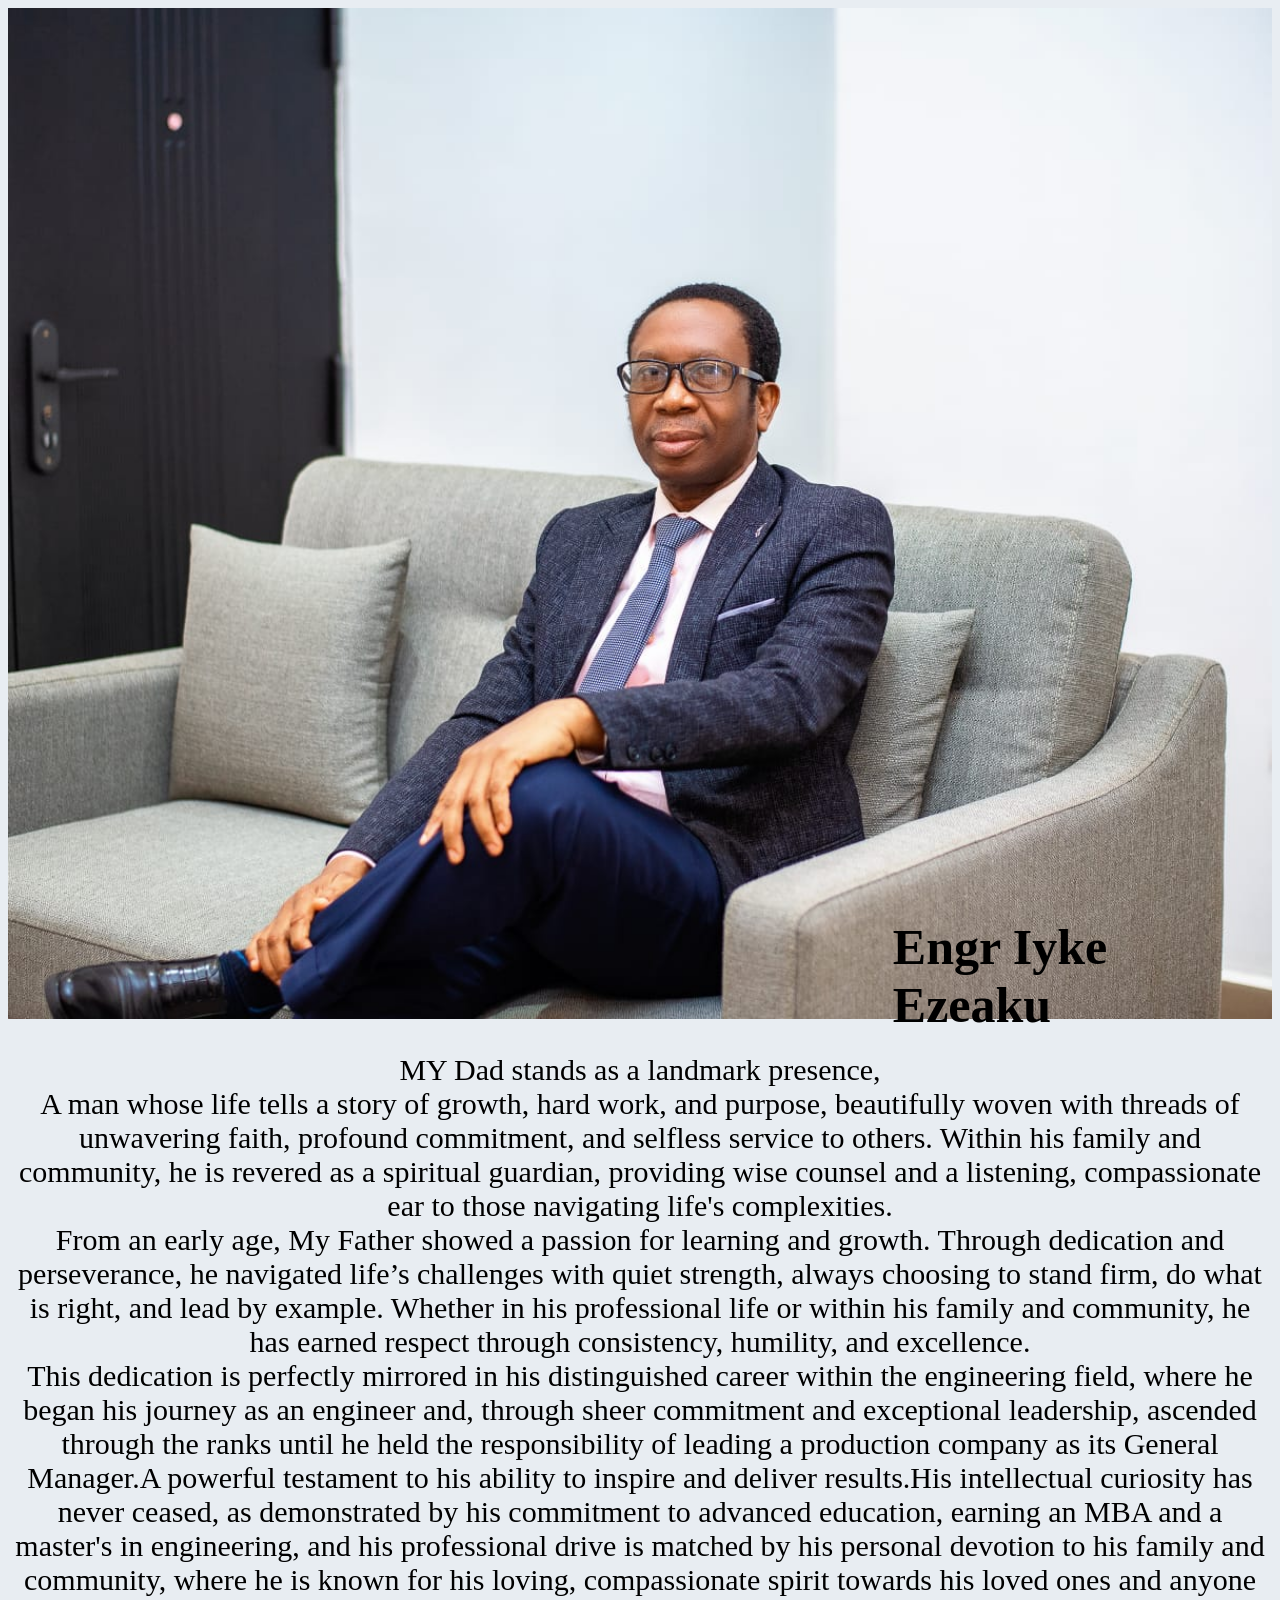
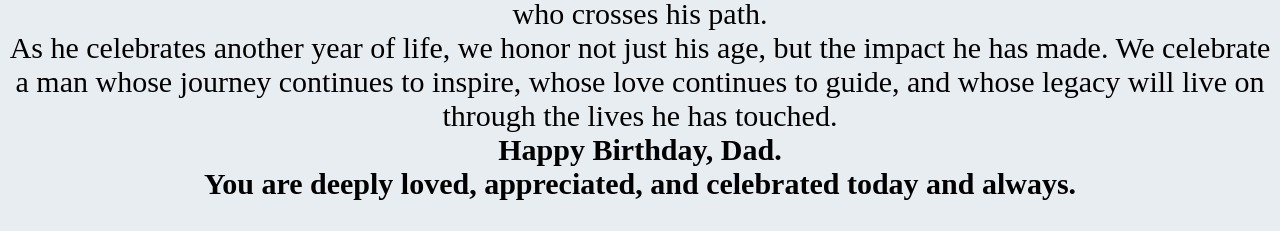
==== about.html @ 31442993 "Add files via upload" ====
<!DOCTYPE html>
<html>
<head>
	<link rel="stylesheet" type="text/css" href="about.css">
	<meta charset="utf-8">
	<meta name="viewport" content="width=device-width, initial-scale=1">
	<title>about page </title>
</head>
<body>
<div class="img-contianer ">
		<img src="new.jpeg" alt="description of image ">
		<b><div class="overlay-text">Engr Iyke Ezeaku</div></b>
	</div>
	<p>
		MY Dad stands as a landmark presence,<br> A man whose life tells a story of growth, hard work, and purpose, beautifully woven with threads of unwavering faith, profound commitment, and selfless service to others. Within his family and community, he is revered as a spiritual guardian, providing wise counsel and a listening, compassionate ear to those navigating life's complexities.<br>
		From an early age, My Father showed a passion for learning and growth. Through dedication and perseverance, he navigated life’s challenges with quiet strength, always choosing to stand firm, do what is right, and lead by example. Whether in his professional life or within his family and community, he has earned respect through consistency, humility, and excellence.
​<br>This dedication is perfectly mirrored in his distinguished career within the engineering field, where he began his journey as an engineer and, through sheer commitment and exceptional leadership, ascended through the ranks until he held the responsibility of leading a production company as its General Manager.A powerful testament to his ability to inspire and deliver results.
​His intellectual curiosity has never ceased, as demonstrated by his commitment to advanced education, earning an MBA and a master's in engineering, and his professional drive is matched by his personal devotion to his family and community, where he is known for his loving, compassionate spirit towards his loved ones and anyone who crosses his path.<br>As he celebrates another year of life, we honor not just his age, but the impact he has made. We celebrate a man whose journey continues to inspire, whose love continues to guide, and whose legacy will live on through the lives he has touched.<br>
<b>Happy Birthday, Dad. <br>
You are deeply loved, appreciated, and celebrated today and always.
	</p>
</body>
</html>
---- about.css ----
.img-contianer{
	position: relative;
	display: inline-block;
	width: 100%;
	margin: 0;
	padding: 0;

}
.img-contianer img {
	display: block;
	width: 100%;
	height:auto;
}
.overlay-text{
	position: absolute;
	top: 90%;
	left: 70%;
	font-size: 50px;
	text-decoration-thickness: bold;
}
body{
	background-color: #E8EDF2;
}
p{
	text-align: center;
	font-size: 30px;
	font-family: cursive;
}
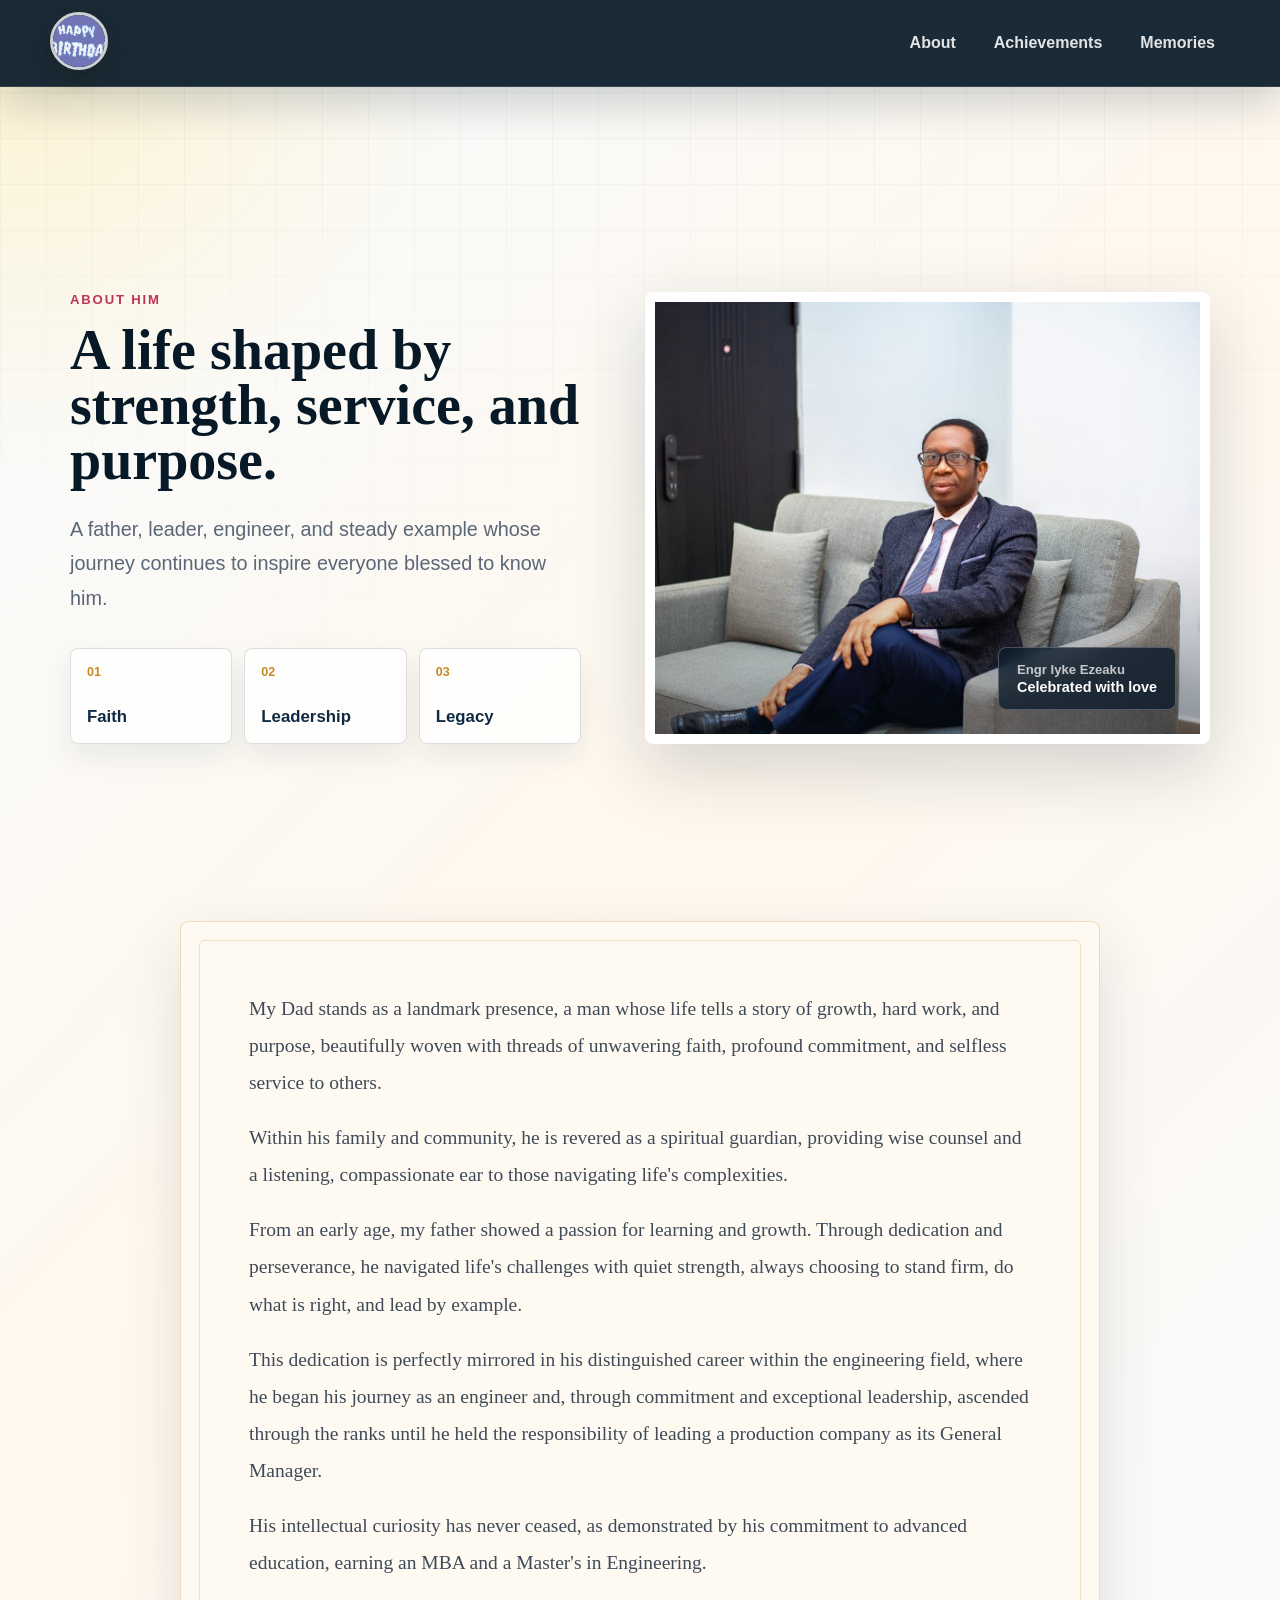
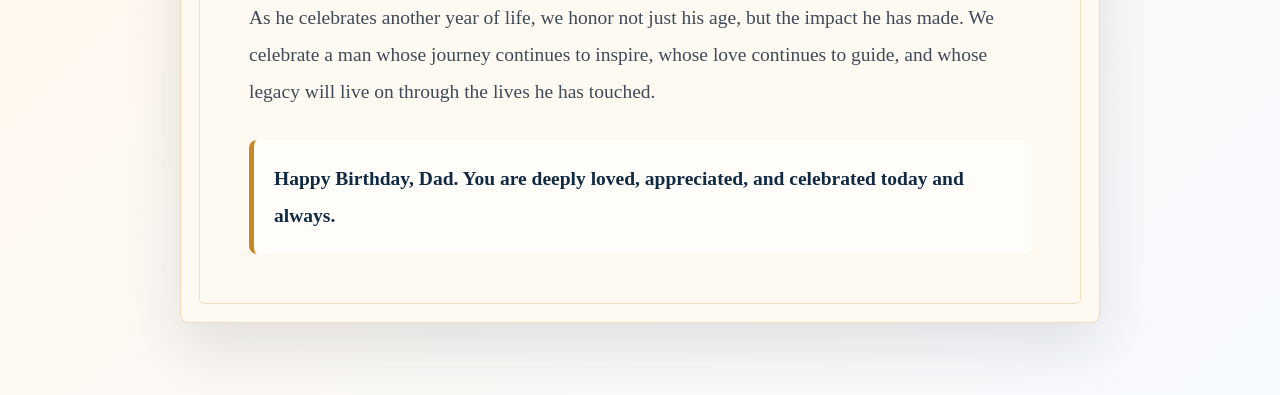
==== commit 7eeca291: "fix: improve about page" ====
--- a/about.html
+++ b/about.html
@@ -1,23 +1,106 @@
-<!DOCTYPE html>
-<html>
-<head>
-	<link rel="stylesheet" type="text/css" href="about.css">
-	<meta charset="utf-8">
-	<meta name="viewport" content="width=device-width, initial-scale=1">
-	<title>about page </title>
-</head>
-<body>
-<div class="img-contianer ">
-		<img src="new.jpeg" alt="description of image ">
-		<b><div class="overlay-text">Engr Iyke Ezeaku</div></b>
-	</div>
-	<p>
-		MY Dad stands as a landmark presence,<br> A man whose life tells a story of growth, hard work, and purpose, beautifully woven with threads of unwavering faith, profound commitment, and selfless service to others. Within his family and community, he is revered as a spiritual guardian, providing wise counsel and a listening, compassionate ear to those navigating life's complexities.<br>
-		From an early age, My Father showed a passion for learning and growth. Through dedication and perseverance, he navigated life’s challenges with quiet strength, always choosing to stand firm, do what is right, and lead by example. Whether in his professional life or within his family and community, he has earned respect through consistency, humility, and excellence.
-​<br>This dedication is perfectly mirrored in his distinguished career within the engineering field, where he began his journey as an engineer and, through sheer commitment and exceptional leadership, ascended through the ranks until he held the responsibility of leading a production company as its General Manager.A powerful testament to his ability to inspire and deliver results.
-​His intellectual curiosity has never ceased, as demonstrated by his commitment to advanced education, earning an MBA and a master's in engineering, and his professional drive is matched by his personal devotion to his family and community, where he is known for his loving, compassionate spirit towards his loved ones and anyone who crosses his path.<br>As he celebrates another year of life, we honor not just his age, but the impact he has made. We celebrate a man whose journey continues to inspire, whose love continues to guide, and whose legacy will live on through the lives he has touched.<br>
-<b>Happy Birthday, Dad. <br>
-You are deeply loved, appreciated, and celebrated today and always.
-	</p>
-</body>
-</html>+<!DOCTYPE html>
+<html lang="en">
+
+<head>
+  <meta charset="UTF-8" />
+  <meta name="viewport" content="width=device-width, initial-scale=1.0" />
+  <title>About Dad</title>
+  <link rel="stylesheet" href="./about.css" />
+</head>
+
+<body>
+  <header class="topbar">
+    <nav class="topbar_nav" aria-label="Primary">
+      <a class="brand" href="index.html" aria-label="Home">
+        <img src="media/899p.jpg" class="brand_logo" alt="Celebration logo" />
+      </a>
+
+      <ul class="nav_list">
+        <li class="nav_item"><a href="about.html">About</a></li>
+        <li class="nav_item"><a href="achievments.html">Achievements</a></li>
+        <li class="nav_item"><a href="memories.html">Memories</a></li>
+      </ul>
+    </nav>
+  </header>
+
+  <main class="about_page">
+    <section class="about_hero">
+      <div class="about_intro">
+        <p class="section_label">About Him</p>
+        <h1>A life shaped by strength, service, and purpose.</h1>
+        <p class="intro_text">
+          A father, leader, engineer, and steady example whose journey continues
+          to inspire everyone blessed to know him.
+        </p>
+
+        <div class="value_grid" aria-label="What we celebrate about Dad">
+          <div>
+            <span>01</span>
+            <strong>Faith</strong>
+          </div>
+          <div>
+            <span>02</span>
+            <strong>Leadership</strong>
+          </div>
+          <div>
+            <span>03</span>
+            <strong>Legacy</strong>
+          </div>
+        </div>
+      </div>
+
+      <figure class="image_card">
+        <img src="./media/new.jpeg" alt="Engr Iyke Ezeaku seated in a suit" />
+        <figcaption>
+          <span>Engr Iyke Ezeaku</span>
+          <strong>Celebrated with love</strong>
+        </figcaption>
+      </figure>
+    </section>
+
+    <section class="story_section">
+      <article class="about_card">
+        <p>
+          My Dad stands as a landmark presence, a man whose life tells a story of growth,
+          hard work, and purpose, beautifully woven with threads of unwavering faith,
+          profound commitment, and selfless service to others.
+        </p>
+
+        <p>
+          Within his family and community, he is revered as a spiritual guardian, providing
+          wise counsel and a listening, compassionate ear to those navigating life's complexities.
+        </p>
+
+        <p>
+          From an early age, my father showed a passion for learning and growth. Through
+          dedication and perseverance, he navigated life's challenges with quiet strength,
+          always choosing to stand firm, do what is right, and lead by example.
+        </p>
+
+        <p>
+          This dedication is perfectly mirrored in his distinguished career within the
+          engineering field, where he began his journey as an engineer and, through commitment
+          and exceptional leadership, ascended through the ranks until he held the responsibility
+          of leading a production company as its General Manager.
+        </p>
+
+        <p>
+          His intellectual curiosity has never ceased, as demonstrated by his commitment to
+          advanced education, earning an MBA and a Master's in Engineering.
+        </p>
+
+        <p>
+          As he celebrates another year of life, we honor not just his age, but the impact
+          he has made. We celebrate a man whose journey continues to inspire, whose love
+          continues to guide, and whose legacy will live on through the lives he has touched.
+        </p>
+
+        <p class="birthday_note">
+          Happy Birthday, Dad. You are deeply loved, appreciated, and celebrated today and always.
+        </p>
+      </article>
+    </section>
+  </main>
+</body>
+
+</html>
--- a/about.css
+++ b/about.css
@@ -1,28 +1,376 @@
-.img-contianer{
-	position: relative;
-	display: inline-block;
-	width: 100%;
-	margin: 0;
-	padding: 0;
-
-}
-.img-contianer img {
-	display: block;
-	width: 100%;
-	height:auto;
-}
-.overlay-text{
-	position: absolute;
-	top: 90%;
-	left: 70%;
-	font-size: 50px;
-	text-decoration-thickness: bold;
-}
-body{
-	background-color: #E8EDF2;
-}
-p{
-	text-align: center;
-	font-size: 30px;
-	font-family: cursive;
-}+:root {
+  --ink: #162033;
+  --navy: #102a43;
+  --navy-deep: #071827;
+  --gold: #c58a26;
+  --gold-soft: #fff1c7;
+  --rose: #be3455;
+  --paper: #fffaf1;
+  --white: #ffffff;
+  --muted: #5b6677;
+  --line: rgba(16, 42, 67, 0.14);
+  --shadow: 0 24px 70px rgba(15, 32, 51, 0.18);
+}
+
+* {
+  box-sizing: border-box;
+}
+
+html {
+  scroll-behavior: smooth;
+}
+
+body {
+  margin: 0;
+  min-height: 100vh;
+  font-family: "Segoe UI", Arial, sans-serif;
+  color: var(--ink);
+  background:
+    radial-gradient(circle at top left, rgba(255, 241, 199, 0.9), transparent 30rem),
+    linear-gradient(135deg, #f7fbff 0%, #fff8ed 46%, #f7faff 100%);
+}
+
+body::before {
+  content: "";
+  position: fixed;
+  inset: 0;
+  pointer-events: none;
+  background-image:
+    linear-gradient(rgba(16, 42, 67, 0.04) 1px, transparent 1px),
+    linear-gradient(90deg, rgba(16, 42, 67, 0.04) 1px, transparent 1px);
+  background-size: 46px 46px;
+  mask-image: linear-gradient(to bottom, black, transparent 78%);
+}
+
+.topbar {
+  position: sticky;
+  top: 0;
+  z-index: 20;
+  background: rgba(7, 24, 39, 0.92);
+  border-bottom: 1px solid rgba(255, 255, 255, 0.12);
+  box-shadow: 0 18px 44px rgba(7, 24, 39, 0.18);
+  backdrop-filter: blur(16px);
+}
+
+.topbar_nav {
+  width: min(1180px, calc(100% - 32px));
+  margin: auto;
+  padding: 12px 0;
+  display: flex;
+  align-items: center;
+  justify-content: space-between;
+  gap: 22px;
+}
+
+.brand_logo {
+  width: 58px;
+  height: 58px;
+  border-radius: 50%;
+  object-fit: cover;
+  border: 3px solid rgba(255, 255, 255, 0.78);
+  box-shadow: 0 10px 22px rgba(0, 0, 0, 0.18);
+}
+
+.nav_list {
+  list-style: none;
+  display: flex;
+  align-items: center;
+  gap: 8px;
+  margin: 0;
+  padding: 0;
+}
+
+.nav_item a {
+  display: inline-flex;
+  align-items: center;
+  min-height: 42px;
+  color: rgba(255, 255, 255, 0.88);
+  text-decoration: none;
+  font-weight: 700;
+  padding: 0 15px;
+  border-radius: 999px;
+  transition: background 0.2s ease, color 0.2s ease, transform 0.2s ease;
+}
+
+.nav_item a:hover,
+.nav_item a:focus-visible {
+  color: var(--white);
+  background: rgba(255, 255, 255, 0.14);
+  transform: translateY(-1px);
+}
+
+.about_page {
+  position: relative;
+  z-index: 1;
+  width: min(1180px, calc(100% - 32px));
+  margin: 0 auto;
+  padding: 56px 0 72px;
+}
+
+.about_hero {
+  min-height: calc(100vh - 150px);
+  padding-inline: 20px;
+  display: grid;
+  grid-template-columns: minmax(0, 0.95fr) minmax(420px, 1.05fr);
+  align-items: center;
+  gap: clamp(30px, 5vw, 72px);
+}
+
+.section_label {
+  margin: 0 0 16px;
+  color: var(--rose);
+  font-size: 0.82rem;
+  font-weight: 900;
+  letter-spacing: 0.14em;
+  text-transform: uppercase;
+}
+
+.about_intro h1 {
+  margin: 0;
+  max-width: 650px;
+  color: var(--navy-deep);
+  font-family: Georgia, "Times New Roman", serif;
+  font-size: clamp(1.5rem, 7vw, 3.5rem);
+  line-height: 0.98;
+  letter-spacing: 0;
+}
+
+.intro_text {
+  max-width: 580px;
+  margin: 24px 0 0;
+  color: var(--muted);
+  font-size: clamp(1rem, 2vw, 1.24rem);
+  line-height: 1.75;
+}
+
+.value_grid {
+  display: grid;
+  grid-template-columns: repeat(3, minmax(0, 1fr));
+  gap: 12px;
+  margin-top: 32px;
+}
+
+.value_grid div {
+  min-height: 96px;
+  padding: 16px;
+  display: grid;
+  align-content: space-between;
+  background: rgba(255, 255, 255, 0.75);
+  border: 1px solid var(--line);
+  border-radius: 8px;
+  box-shadow: 0 12px 28px rgba(16, 42, 67, 0.08);
+}
+
+.value_grid span {
+  color: var(--gold);
+  font-size: 0.78rem;
+  font-weight: 900;
+}
+
+.value_grid strong {
+  color: var(--navy);
+  font-size: 1.05rem;
+}
+
+.image_card {
+  position: relative;
+  margin: 0;
+  overflow: hidden;
+  aspect-ratio: 5 / 4;
+  background: #dbeafe;
+  border: 10px solid var(--white);
+  border-radius: 8px;
+  box-shadow: var(--shadow);
+}
+
+.image_card img {
+  display: block;
+  width: 100%;
+  height: 100%;
+  object-fit: cover;
+}
+
+.image_card::after {
+  content: "";
+  position: absolute;
+  inset: 0;
+  background: linear-gradient(180deg, transparent 58%, rgba(7, 24, 39, 0.34));
+  pointer-events: none;
+}
+
+.image_card figcaption {
+  position: absolute;
+  right: 24px;
+  bottom: 24px;
+  z-index: 1;
+  display: grid;
+  gap: 2px;
+  padding: 14px 18px;
+  color: var(--white);
+  background: rgba(7, 24, 39, 0.78);
+  border: 1px solid rgba(255, 255, 255, 0.24);
+  border-radius: 8px;
+  box-shadow: 0 18px 32px rgba(7, 24, 39, 0.22);
+  backdrop-filter: blur(10px);
+}
+
+.image_card figcaption span {
+  color: rgba(255, 255, 255, 0.74);
+  font-size: 0.82rem;
+  font-weight: 700;
+}
+
+.image_card figcaption strong {
+  font-size: 0.9rem;
+}
+
+.story_section {
+  padding-top: 28px;
+}
+
+.about_card {
+  position: relative;
+  max-width: 920px;
+  margin: 0 auto;
+  padding: clamp(34px, 6vw, 68px);
+  background: var(--paper);
+  border: 1px solid rgba(197, 138, 38, 0.28);
+  border-radius: 8px;
+  box-shadow: 0 22px 60px rgba(22, 32, 51, 0.12);
+}
+
+.about_card::before {
+  content: "";
+  position: absolute;
+  inset: 18px;
+  border: 1px solid rgba(197, 138, 38, 0.24);
+  border-radius: 5px;
+  pointer-events: none;
+}
+
+.about_card p {
+  position: relative;
+  margin: 0 0 18px;
+  color: #3f4a59;
+  font-family: Georgia, "Times New Roman", serif;
+  font-size: clamp(1.05rem, 2vw, 1.22rem);
+  line-height: 1.9;
+}
+
+.about_card p:last-child {
+  margin-bottom: 0;
+}
+
+.birthday_note {
+  margin-top: 30px !important;
+  padding: 20px;
+  color: var(--navy) !important;
+  font-weight: 800;
+  background: rgba(255, 255, 255, 0.65);
+  border-left: 5px solid var(--gold);
+  border-radius: 8px;
+}
+
+@media (max-width: 920px) {
+  .about_page {
+    padding-top: 36px;
+  }
+
+  .about_hero {
+    min-height: auto;
+    grid-template-columns: 1fr;
+    gap: 34px;
+  }
+
+  .intro_text {
+    max-width: 720px;
+  }
+
+  .image_card {
+    aspect-ratio: 16 / 10;
+  }
+}
+
+@media (max-width: 640px) {
+  .topbar_nav {
+    width: min(100% - 24px, 1180px);
+    align-items: flex-start;
+    gap: 12px;
+    flex-direction: column;
+  }
+
+  .brand_logo {
+    width: 50px;
+    height: 50px;
+  }
+
+  .nav_list {
+    width: 100%;
+    justify-content: space-between;
+    gap: 6px;
+  }
+
+  .nav_item {
+    flex: 1;
+  }
+
+  .nav_item a {
+    justify-content: center;
+    width: 100%;
+    min-height: 38px;
+    padding: 0 8px;
+    font-size: 0.84rem;
+    background: rgba(255, 255, 255, 0.08);
+  }
+
+  .about_page {
+    width: min(100% - 24px, 1180px);
+    padding: 30px 0 48px;
+  }
+
+  .about_intro h1 {
+    font-size: clamp(2.35rem, 14vw, 3.6rem);
+  }
+
+  .intro_text {
+    margin-top: 18px;
+  }
+
+  .value_grid {
+    grid-template-columns: 1fr;
+    gap: 10px;
+    margin-top: 22px;
+  }
+
+  .value_grid div {
+    min-height: 74px;
+  }
+
+  .image_card {
+    aspect-ratio: 4 / 5;
+    border-width: 7px;
+  }
+
+  .image_card figcaption {
+    right: 14px;
+    bottom: 14px;
+    max-width: calc(100% - 28px);
+    padding: 12px 14px;
+  }
+
+  .story_section {
+    padding-top: 16px;
+  }
+
+  .about_card {
+    padding: 32px 22px;
+  }
+
+  .about_card::before {
+    inset: 10px;
+  }
+
+  .about_card p {
+    line-height: 1.78;
+  }
+}
